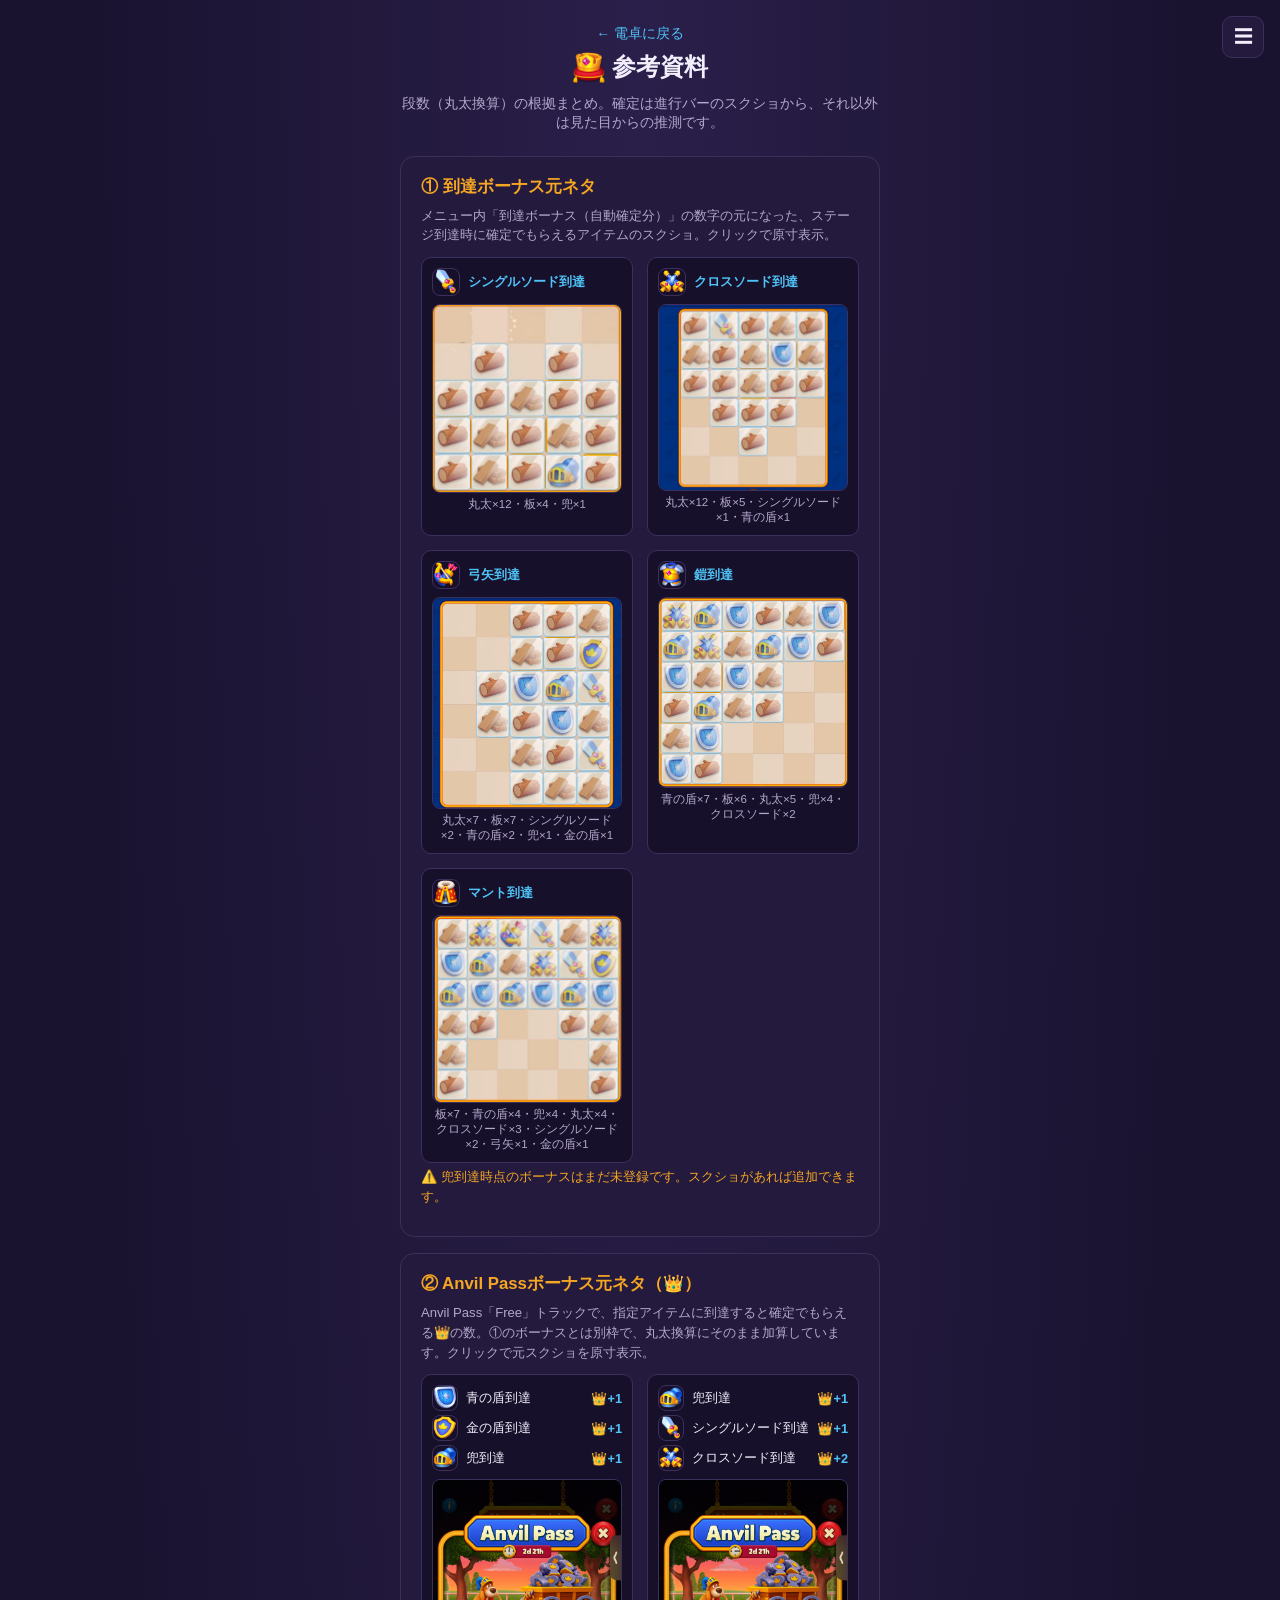
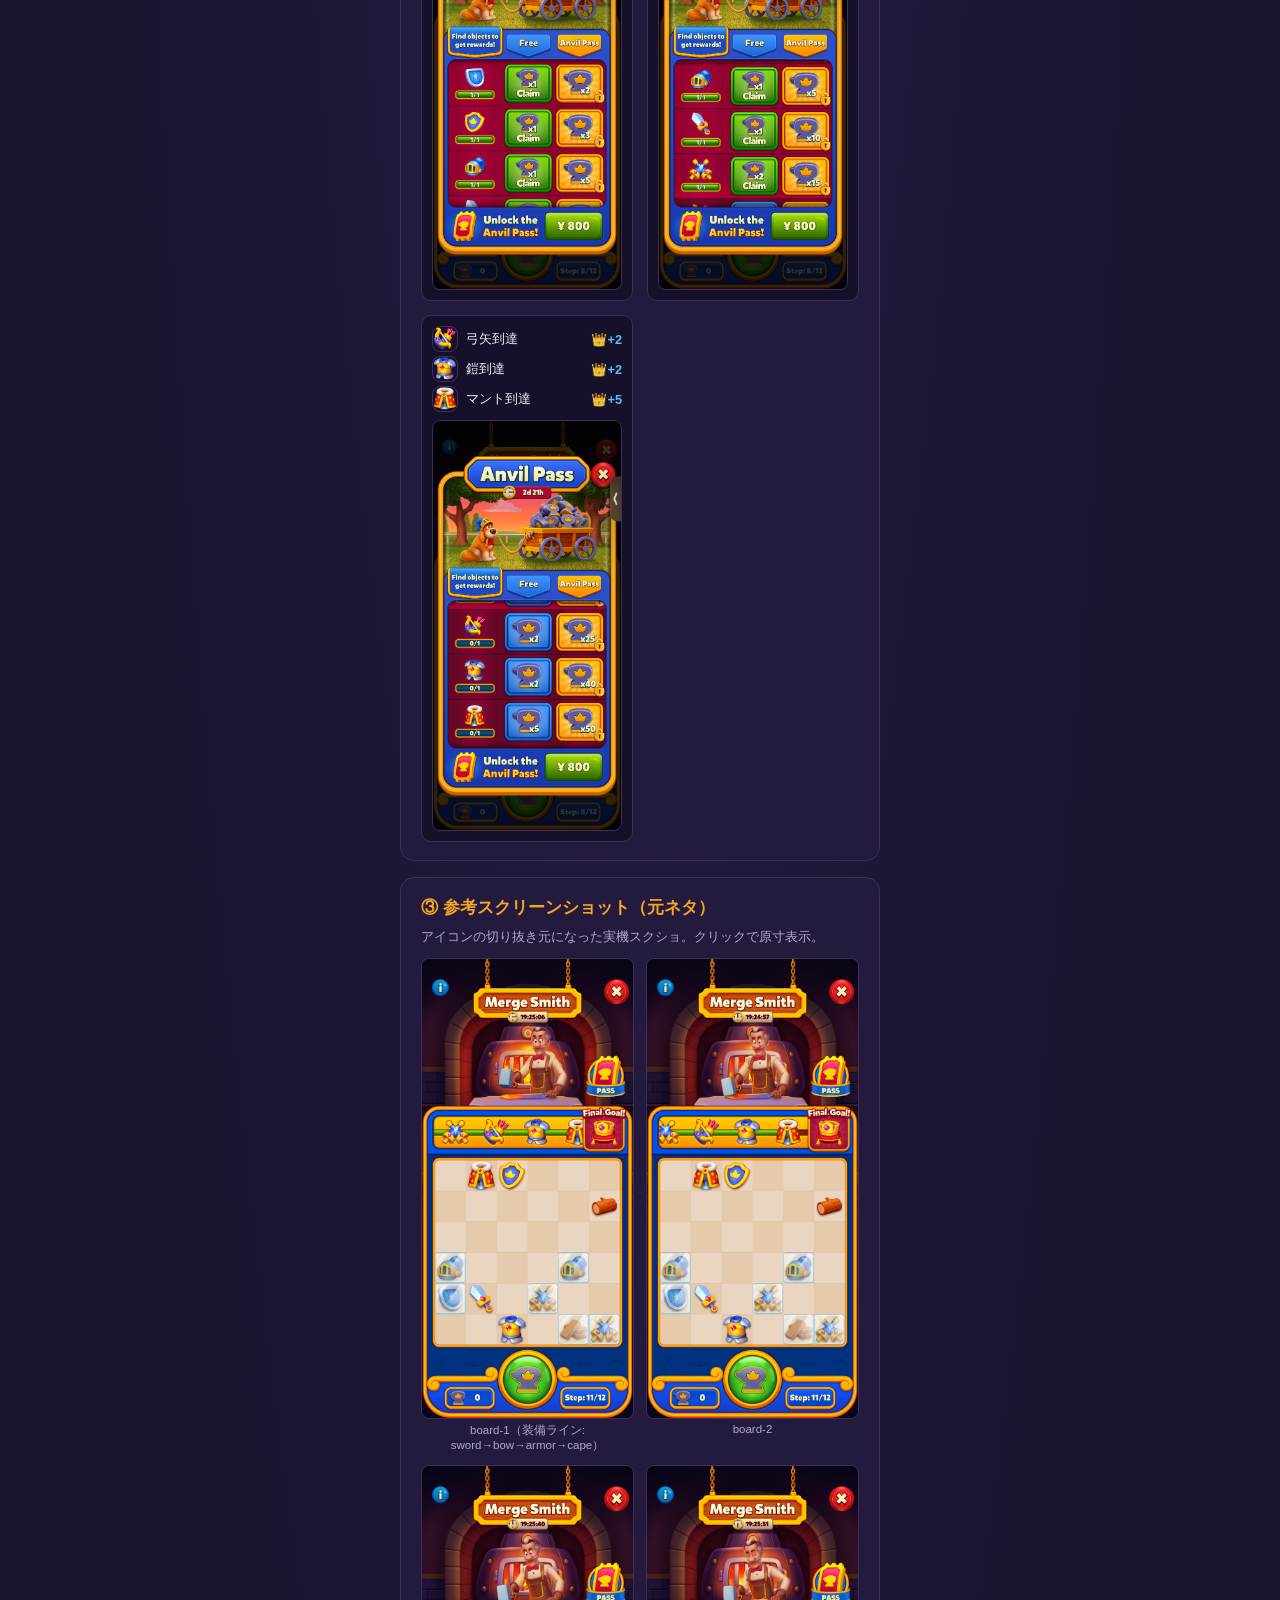
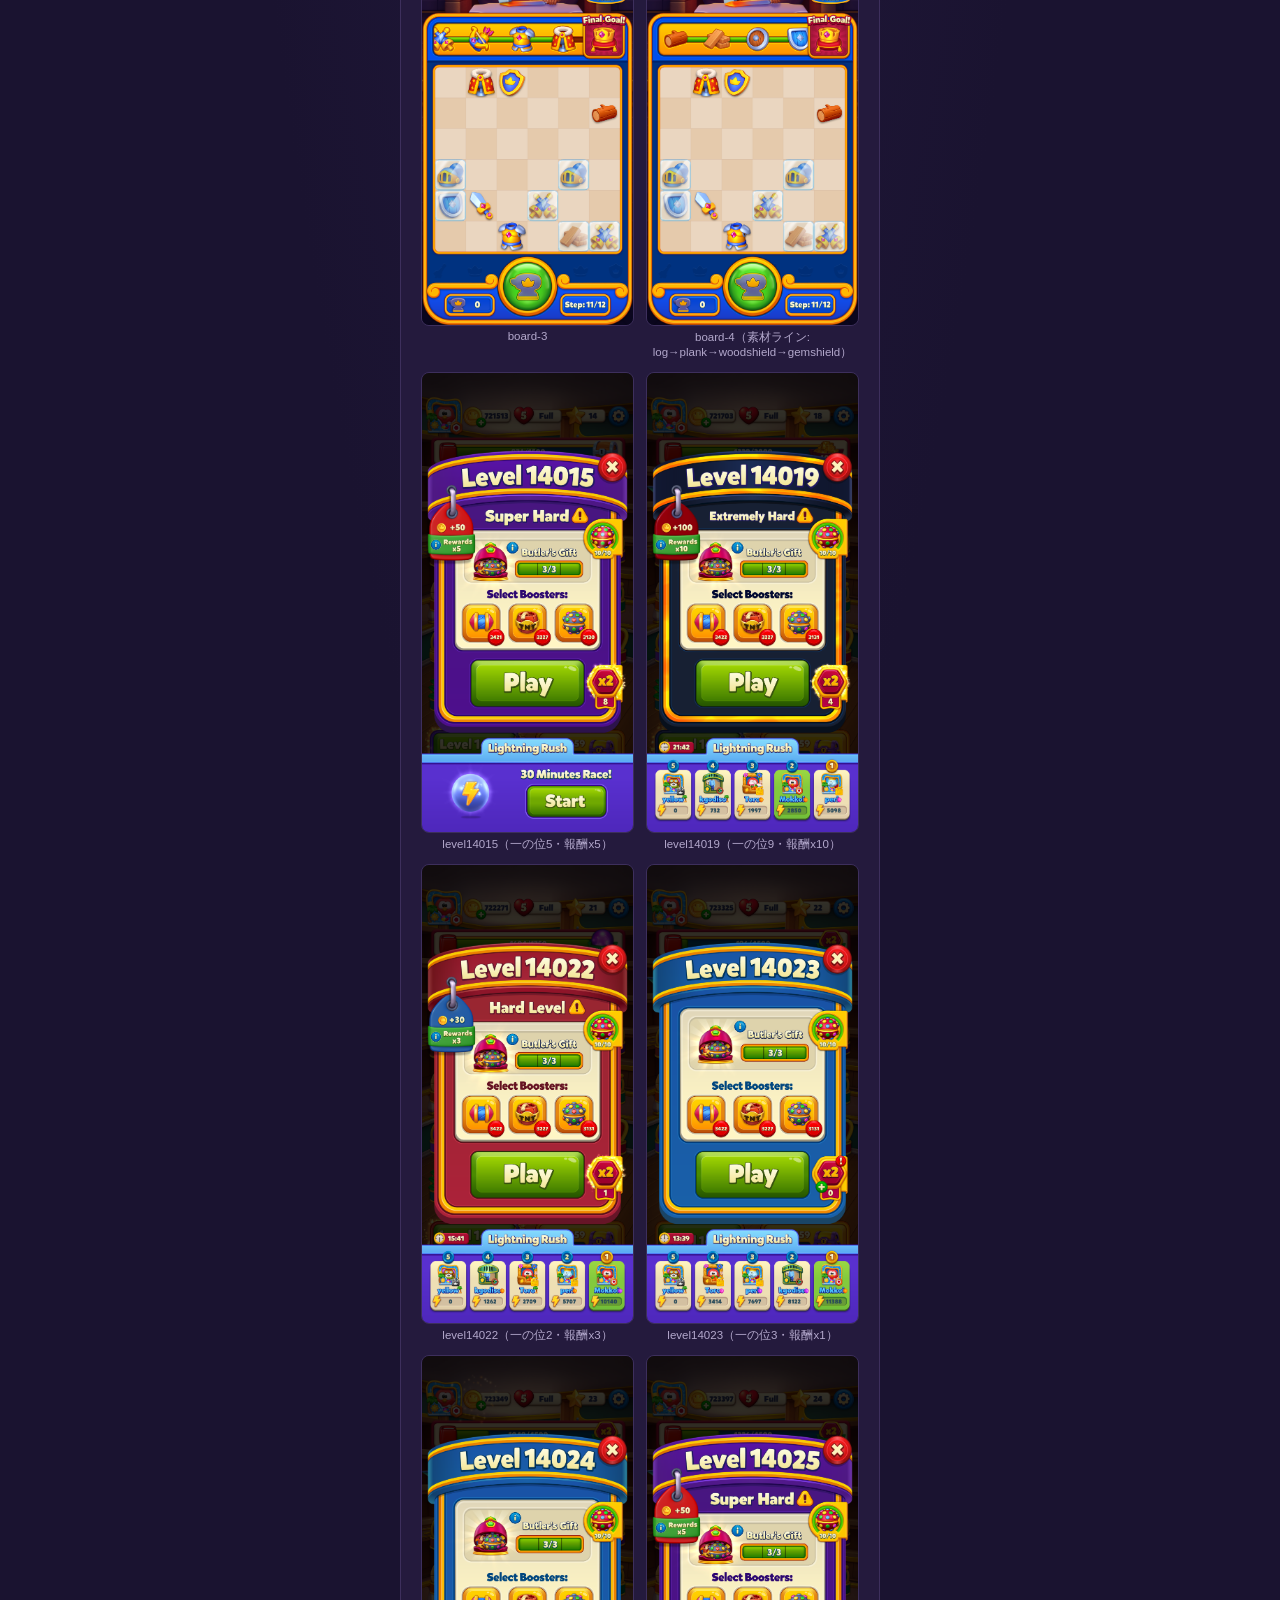
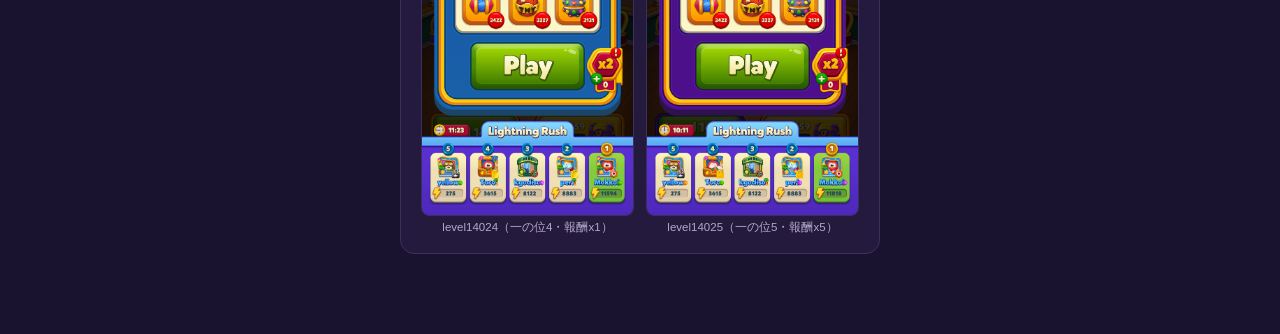
==== reference.html @ c9052e6f "画像選択で自動的に解析を開始し、解析完了後は計算ボタンなしで見積もり結果まで自動表示（解析中スピナー・結果欄スケルトン付き）" ====
<!doctype html>
<html lang="ja">
<head>
<meta charset="UTF-8" />
<meta name="viewport" content="width=device-width, initial-scale=1.0, viewport-fit=cover" />
<meta http-equiv="Cache-Control" content="no-cache, no-store, must-revalidate" />
<meta http-equiv="Pragma" content="no-cache" />
<meta http-equiv="Expires" content="0" />
<title>参考資料 | Merge Smith 王冠カウントダウン</title>
<link rel="icon" type="image/png" href="./icons/favicon.png" />
<link rel="apple-touch-icon" href="./icons/apple-touch-icon.png" />
<meta name="apple-mobile-web-app-title" content="王冠カウントダウン" />
<link rel="stylesheet" href="./style.css?v=5f120ea3" />
<link rel="stylesheet" href="./reference.css?v=353e5ffb" />
</head>
<body>
<button id="menu-toggle" class="menu-btn" aria-label="メニュー">☰</button>
<div id="menu-backdrop" class="menu-backdrop"></div>
<nav id="side-menu" class="side-menu">
  <button id="menu-close" class="side-menu-close" aria-label="閉じる">✕</button>
  <h3>メニュー</h3>
  <a href="./index.html">🧮 電卓に戻る</a>
  <a href="./reference.html">📋 参考資料</a>
</nav>

<header class="app-header">
  <a href="./index.html" class="back-link">← 電卓に戻る</a>
  <h1><img src="./icons/icon-crown.png" class="title-icon" alt="" /> 参考資料</h1>
  <p class="sub">段数（丸太換算）の根拠まとめ。確定は進行バーのスクショから、それ以外は見た目からの推測です。</p>
</header>

<main class="stack">

  <section class="card">
    <h2>① 到達ボーナス元ネタ</h2>
    <p class="note">メニュー内「到達ボーナス（自動確定分）」の数字の元になった、ステージ到達時に確定でもらえるアイテムのスクショ。クリックで原寸表示。</p>
    <div class="bonus-grid">
      <div class="bonus-card">
        <div class="bonus-head"><img class="ref-icon" src="./icons/icon-sword-single.png" alt="" /><h3>シングルソード到達</h3></div>
        <a href="./reference-screenshots/bonus-sword-single.jpg" target="_blank"><img src="./reference-screenshots/bonus-sword-single.jpg" alt="bonus-sword-single" /><span>丸太×12・板×4・兜×1</span></a>
      </div>
      <div class="bonus-card">
        <div class="bonus-head"><img class="ref-icon" src="./icons/icon-sword.png" alt="" /><h3>クロスソード到達</h3></div>
        <a href="./reference-screenshots/bonus-sword-cross.png" target="_blank"><img src="./reference-screenshots/bonus-sword-cross.png" alt="bonus-sword-cross" /><span>丸太×12・板×5・シングルソード×1・青の盾×1</span></a>
      </div>
      <div class="bonus-card">
        <div class="bonus-head"><img class="ref-icon" src="./icons/icon-bow.png" alt="" /><h3>弓矢到達</h3></div>
        <a href="./reference-screenshots/bonus-bow.png" target="_blank"><img src="./reference-screenshots/bonus-bow.png" alt="bonus-bow" /><span>丸太×7・板×7・シングルソード×2・青の盾×2・兜×1・金の盾×1</span></a>
      </div>
      <div class="bonus-card">
        <div class="bonus-head"><img class="ref-icon" src="./icons/icon-armor.png" alt="" /><h3>鎧到達</h3></div>
        <a href="./reference-screenshots/bonus-armor.jpg" target="_blank"><img src="./reference-screenshots/bonus-armor.jpg" alt="bonus-armor" /><span>青の盾×7・板×6・丸太×5・兜×4・クロスソード×2</span></a>
      </div>
      <div class="bonus-card">
        <div class="bonus-head"><img class="ref-icon" src="./icons/icon-cape.png" alt="" /><h3>マント到達</h3></div>
        <a href="./reference-screenshots/bonus-cape.png" target="_blank"><img src="./reference-screenshots/bonus-cape.png" alt="bonus-cape" /><span>板×7・青の盾×4・兜×4・丸太×4・クロスソード×3・シングルソード×2・弓矢×1・金の盾×1</span></a>
      </div>
    </div>
    <p class="note warn">⚠️ 兜到達時点のボーナスはまだ未登録です。スクショがあれば追加できます。</p>
  </section>

  <section class="card">
    <h2>② Anvil Passボーナス元ネタ（👑）</h2>
    <p class="note">Anvil Pass「Free」トラックで、指定アイテムに到達すると確定でもらえる👑の数。①のボーナスとは別枠で、丸太換算にそのまま加算しています。クリックで元スクショを原寸表示。</p>
    <div class="bonus-grid">
      <div class="bonus-card">
        <div class="anvil-bonus-items">
          <div class="anvil-bonus-item"><img class="ref-icon" src="./icons/icon-gemshield.png" alt="" /><span>青の盾到達</span><span class="anvil-bonus-count">👑+1</span></div>
          <div class="anvil-bonus-item"><img class="ref-icon" src="./icons/icon-shield.png" alt="" /><span>金の盾到達</span><span class="anvil-bonus-count">👑+1</span></div>
          <div class="anvil-bonus-item"><img class="ref-icon" src="./icons/icon-helmet.png" alt="" /><span>兜到達</span><span class="anvil-bonus-count">👑+1</span></div>
        </div>
        <a href="./reference-screenshots/anvilpass-bonus-gemshield-shield-helmet.png" target="_blank"><img src="./reference-screenshots/anvilpass-bonus-gemshield-shield-helmet.png" alt="anvilpass-bonus-gemshield-shield-helmet" /></a>
      </div>
      <div class="bonus-card">
        <div class="anvil-bonus-items">
          <div class="anvil-bonus-item"><img class="ref-icon" src="./icons/icon-helmet.png" alt="" /><span>兜到達</span><span class="anvil-bonus-count">👑+1</span></div>
          <div class="anvil-bonus-item"><img class="ref-icon" src="./icons/icon-sword-single.png" alt="" /><span>シングルソード到達</span><span class="anvil-bonus-count">👑+1</span></div>
          <div class="anvil-bonus-item"><img class="ref-icon" src="./icons/icon-sword.png" alt="" /><span>クロスソード到達</span><span class="anvil-bonus-count">👑+2</span></div>
        </div>
        <a href="./reference-screenshots/anvilpass-bonus-helmet-swordsingle-swordcross.png" target="_blank"><img src="./reference-screenshots/anvilpass-bonus-helmet-swordsingle-swordcross.png" alt="anvilpass-bonus-helmet-swordsingle-swordcross" /></a>
      </div>
      <div class="bonus-card">
        <div class="anvil-bonus-items">
          <div class="anvil-bonus-item"><img class="ref-icon" src="./icons/icon-bow.png" alt="" /><span>弓矢到達</span><span class="anvil-bonus-count">👑+2</span></div>
          <div class="anvil-bonus-item"><img class="ref-icon" src="./icons/icon-armor.png" alt="" /><span>鎧到達</span><span class="anvil-bonus-count">👑+2</span></div>
          <div class="anvil-bonus-item"><img class="ref-icon" src="./icons/icon-cape.png" alt="" /><span>マント到達</span><span class="anvil-bonus-count">👑+5</span></div>
        </div>
        <a href="./reference-screenshots/anvilpass-bonus-bow-armor-cape.png" target="_blank"><img src="./reference-screenshots/anvilpass-bonus-bow-armor-cape.png" alt="anvilpass-bonus-bow-armor-cape" /></a>
      </div>
    </div>
  </section>

  <section class="card">
    <h2>③ 参考スクリーンショット（元ネタ）</h2>
    <p class="note">アイコンの切り抜き元になった実機スクショ。クリックで原寸表示。</p>
    <div class="ref-gallery">
      <a href="./reference-screenshots/merge-smith-board-1.png" target="_blank"><img src="./reference-screenshots/merge-smith-board-1.png" alt="board-1" /><span>board-1（装備ライン: sword→bow→armor→cape）</span></a>
      <a href="./reference-screenshots/merge-smith-board-2.png" target="_blank"><img src="./reference-screenshots/merge-smith-board-2.png" alt="board-2" /><span>board-2</span></a>
      <a href="./reference-screenshots/merge-smith-board-3.png" target="_blank"><img src="./reference-screenshots/merge-smith-board-3.png" alt="board-3" /><span>board-3</span></a>
      <a href="./reference-screenshots/merge-smith-board-4-woodchain-goalbar.png" target="_blank"><img src="./reference-screenshots/merge-smith-board-4-woodchain-goalbar.png" alt="board-4" /><span>board-4（素材ライン: log→plank→woodshield→gemshield）</span></a>
      <a href="./reference-screenshots/level14015-digit5-rewardx5.png" target="_blank"><img src="./reference-screenshots/level14015-digit5-rewardx5.png" alt="level14015" /><span>level14015（一の位5・報酬x5）</span></a>
      <a href="./reference-screenshots/level14019-digit9-rewardx10.png" target="_blank"><img src="./reference-screenshots/level14019-digit9-rewardx10.png" alt="level14019" /><span>level14019（一の位9・報酬x10）</span></a>
      <a href="./reference-screenshots/level14022-digit2-rewardx3.png" target="_blank"><img src="./reference-screenshots/level14022-digit2-rewardx3.png" alt="level14022" /><span>level14022（一の位2・報酬x3）</span></a>
      <a href="./reference-screenshots/level14023-digit3-rewardx1.png" target="_blank"><img src="./reference-screenshots/level14023-digit3-rewardx1.png" alt="level14023" /><span>level14023（一の位3・報酬x1）</span></a>
      <a href="./reference-screenshots/level14024-digit4-rewardx1.png" target="_blank"><img src="./reference-screenshots/level14024-digit4-rewardx1.png" alt="level14024" /><span>level14024（一の位4・報酬x1）</span></a>
      <a href="./reference-screenshots/level14025-digit5-rewardx5.png" target="_blank"><img src="./reference-screenshots/level14025-digit5-rewardx5.png" alt="level14025" /><span>level14025（一の位5・報酬x5）</span></a>
    </div>
  </section>

</main>

<script src="./menu.js?v=d33258e5"></script>
</body>
</html>
---- style.css ----
:root {
  --bg: #1a1330;
  --card-bg: #241a3d;
  --accent: #f5a623;
  --accent2: #4fc3f7;
  --text: #f2eefc;
  --text-dim: #b3a8cc;
  --border: #3d2f5c;
  --danger: #e85d5d;
  --info-blue: #0184ca;
  --info-blue-hover: #1f9de0;
}

* { box-sizing: border-box; }

html {
  background: var(--bg);
  overflow-x: hidden;
}

body {
  margin: 0;
  min-height: 100vh;
  overflow-x: hidden;
  font-family: -apple-system, BlinkMacSystemFont, "Hiragino Sans", "Yu Gothic", sans-serif;
  background: radial-gradient(ellipse at top, #2a1f4a 0%, var(--bg) 60%);
  color: var(--text);
  padding: calc(24px + env(safe-area-inset-top)) calc(16px + env(safe-area-inset-right)) calc(80px + env(safe-area-inset-bottom)) calc(16px + env(safe-area-inset-left));
}

.app-header {
  max-width: 480px;
  margin: 0 auto 24px;
  text-align: center;
}

.app-header h1 {
  margin: 0 0 8px;
  font-size: 1.5rem;
}

.app-header .sub {
  color: var(--text-dim);
  font-size: 0.9rem;
  margin: 0;
}

.stack {
  max-width: 480px;
  margin: 0 auto;
  display: flex;
  flex-direction: column;
  gap: 16px;
}

.card {
  background: var(--card-bg);
  border: 1px solid var(--border);
  border-radius: 14px;
  padding: 18px 20px;
}

.card h2 {
  margin: 0 0 8px;
  font-size: 1.05rem;
  color: var(--accent);
  display: flex;
  align-items: center;
  gap: 6px;
}

.title-icon {
  width: 34px;
  height: 34px;
  object-fit: contain;
  vertical-align: middle;
  border-radius: 6px;
}

.h2-icon {
  width: 22px;
  height: 22px;
  object-fit: contain;
  border-radius: 4px;
}

.row-icon {
  width: 20px;
  height: 20px;
  object-fit: contain;
  border-radius: 4px;
  flex-shrink: 0;
}

.note {
  color: var(--text-dim);
  font-size: 0.82rem;
  line-height: 1.5;
  margin: 4px 0 12px;
}

.note.warn {
  color: var(--accent);
}

.row {
  display: flex;
  align-items: center;
  gap: 10px;
  flex-wrap: wrap;
  margin-bottom: 10px;
}

.row label {
  font-size: 0.88rem;
  white-space: nowrap;
}

.hint {
  font-size: 0.8rem;
  color: var(--text-dim);
}

input[type="number"],
input[type="text"],
input[type="password"] {
  background: #17102a;
  border: 1px solid var(--border);
  color: var(--text);
  border-radius: 8px;
  padding: 6px 10px;
  font-size: 0.9rem;
  width: 120px;
}

input[type="file"] {
  color: var(--text-dim);
  font-size: 0.82rem;
}

.table-wrap {
  overflow-x: auto;
  margin-bottom: 8px;
}

table {
  width: 100%;
  min-width: 420px;
  border-collapse: collapse;
  margin-bottom: 0;
}

th, td {
  padding: 6px 4px;
  font-size: 0.85rem;
  text-align: center;
  border-bottom: 1px solid var(--border);
}

th {
  color: var(--text-dim);
  font-weight: 500;
}

.th-note {
  font-weight: 400;
  font-size: 0.7rem;
}

td input {
  width: 100%;
  min-width: 0;
  text-align: center;
}

td.name-cell {
  display: flex;
  align-items: center;
  gap: 6px;
}

td.name-cell input {
  text-align: left;
}

.goal-table {
  width: auto;
  min-width: 0;
}

.goal-table td.name-cell input {
  flex: 1 1 auto;
  width: 100%;
  min-width: 0;
  background: none;
  border: none;
  border-radius: 0;
  padding: 2px 0;
  color: var(--text);
  font-size: 0.85rem;
  font-family: inherit;
}

.goal-table td.name-cell input:focus {
  outline: none;
  border-bottom: 1px solid var(--accent2);
}

.digit-table-header {
  justify-content: space-between;
  margin-bottom: 8px;
}

.standard-badge {
  background: rgba(79, 195, 247, 0.15);
  color: var(--accent2);
  border: 1px solid var(--accent2);
  border-radius: 999px;
  padding: 2px 12px;
  font-size: 0.78rem;
  font-weight: 600;
}

.digit-table input:disabled {
  opacity: 0.75;
  -webkit-text-fill-color: var(--text);
  color: var(--text);
  cursor: default;
}

.digit-table-wrap {
  overflow-x: auto;
  margin-bottom: 8px;
}

.digit-table {
  margin-bottom: 0;
}

.digit-table td, .digit-table th {
  padding: 4px 2px;
}

.digit-table input {
  width: 40px;
  padding: 4px;
}

.goal-logs-badge {
  display: inline-block;
  min-width: 2.4em;
  color: var(--accent2);
  font-weight: 700;
  font-size: 0.95rem;
}

.goal-games-badge {
  display: inline-block;
  min-width: 4.2em;
  color: var(--text-dim);
  font-weight: 600;
  font-size: 0.78rem;
}

.goal-fixed-row {
  opacity: 0.75;
}

.goal-fixed-row td.name-cell {
  font-weight: 600;
}

.bonus-list {
  display: flex;
  flex-direction: column;
  gap: 8px;
}

.bonus-row {
  background: #17102a;
  border: 1px solid var(--border);
  border-radius: 10px;
  padding: 8px 12px;
}

.bonus-title {
  display: flex;
  justify-content: space-between;
  align-items: center;
  font-size: 0.88rem;
  font-weight: 600;
}

.bonus-title .goal-logs-badge {
  font-size: 0.85rem;
}

.bonus-items {
  color: var(--text-dim);
  font-size: 0.78rem;
  margin-top: 4px;
}

/* --- board grid (section③) --- */

.board-grid {
  display: grid;
  gap: 5px;
  margin-bottom: 10px;
  background: #7a5a3a;
  padding: 6px;
  border-radius: 12px;
  border: 2px solid #5c4128;
}

.board-cell {
  position: relative;
  aspect-ratio: 1 / 1;
  background: #e8d9c0;
  border: 1px solid #c9b28c;
  border-radius: 8px;
  cursor: pointer;
  transition: background 0.15s ease, transform 0.1s ease;
}

.board-cell:hover {
  background: #f0e4cf;
}

.board-cell:active {
  transform: scale(0.94);
}

.board-cell.filled {
  background: #f4ecdd;
}

.board-cell img {
  position: absolute;
  top: 8%;
  right: 8%;
  bottom: 8%;
  left: 8%;
  width: 84%;
  height: 84%;
  object-fit: contain;
}

.board-cell .cell-label {
  position: absolute;
  top: 8%;
  right: 8%;
  bottom: 8%;
  left: 8%;
  display: flex;
  align-items: center;
  justify-content: center;
  font-size: 0.62rem;
  color: #4a3a26;
  text-align: center;
  line-height: 1.1;
  word-break: break-all;
}

/* --- cell picker modal --- */

.cell-picker-backdrop {
  display: none;
  position: fixed;
  inset: 0;
  background: rgba(0, 0, 0, 0.6);
  z-index: 80;
  align-items: flex-end;
  justify-content: center;
}

.cell-picker-backdrop.open {
  display: flex;
}

.cell-picker {
  background: var(--card-bg);
  border: 1px solid var(--border);
  border-top-left-radius: 16px;
  border-top-right-radius: 16px;
  padding: 18px 16px 24px;
  width: 100%;
  max-width: 480px;
  max-height: 70vh;
  overflow-y: auto;
}

.cell-picker h3 {
  margin: 0 0 12px;
  font-size: 0.95rem;
  color: var(--accent);
}

.cell-picker-options {
  display: grid;
  grid-template-columns: repeat(4, 1fr);
  gap: 8px;
  margin-bottom: 14px;
}

.cell-picker-option {
  background: #17102a;
  border: 1px solid var(--border);
  border-radius: 10px;
  color: var(--text);
  padding: 8px 4px;
  display: flex;
  flex-direction: column;
  align-items: center;
  gap: 4px;
  cursor: pointer;
  font-size: 0.72rem;
}

.cell-picker-option:hover {
  border-color: var(--accent2);
}

.cell-picker-option img {
  width: 28px;
  height: 28px;
  object-fit: contain;
}

.cell-picker-option.clear {
  grid-column: 1 / -1;
  flex-direction: row;
  justify-content: center;
  color: var(--danger);
  font-size: 0.82rem;
}

.btn-add {
  background: none;
  border: 1px dashed var(--border);
  color: var(--text-dim);
  border-radius: 8px;
  padding: 6px 14px;
  font-size: 0.82rem;
  cursor: pointer;
}

.btn-add:hover {
  border-color: var(--accent2);
  color: var(--accent2);
}

.btn-solid {
  background: var(--info-blue);
  border: 1px solid var(--info-blue);
  color: #fff;
  font-weight: 700;
  border-radius: 8px;
  padding: 6px 14px;
  font-size: 0.82rem;
  cursor: pointer;
}

.btn-solid:hover {
  background: var(--info-blue-hover);
  border-color: var(--info-blue-hover);
}

.btn-solid:disabled {
  background: none;
  border: 1px dashed var(--border);
  color: var(--text-dim);
  cursor: not-allowed;
}

.visually-hidden-file {
  position: absolute;
  width: 1px;
  height: 1px;
  overflow: hidden;
  opacity: 0;
  clip: rect(0 0 0 0);
}

.file-picker {
  display: inline-flex;
  align-items: center;
  gap: 8px;
  background: var(--info-blue);
  border: 1px solid var(--info-blue);
  color: #fff;
  font-weight: 700;
  border-radius: 8px;
  padding: 6px 14px;
  font-size: 0.82rem;
  cursor: pointer;
}

.file-picker:hover {
  background: var(--info-blue-hover);
  border-color: var(--info-blue-hover);
}

/* 解析中はファイル選択もロックする（連打で二重解析させないため） */
.file-picker.is-busy {
  background: none;
  border: 1px dashed var(--border);
  color: var(--text-dim);
  cursor: not-allowed;
  pointer-events: none;
}

.file-picker.is-busy .file-picker-name {
  color: var(--text-dim);
  background: rgba(255, 255, 255, 0.06);
}

.spinner {
  display: inline-block;
  width: 0.85em;
  height: 0.85em;
  margin-right: 6px;
  vertical-align: -0.1em;
  border: 2px solid var(--border);
  border-top-color: var(--accent2);
  border-radius: 50%;
  animation: spin 0.7s linear infinite;
}

@keyframes spin {
  to { transform: rotate(360deg); }
}

.result-loading {
  color: var(--text-dim);
  font-size: 0.82rem;
  padding: 10px 0;
}

.skeleton-lines {
  display: flex;
  flex-direction: column;
  gap: 8px;
  margin-top: 10px;
}

.skeleton-line {
  display: block;
  height: 14px;
  border-radius: 6px;
  background: linear-gradient(90deg, rgba(255, 255, 255, 0.05), rgba(255, 255, 255, 0.13), rgba(255, 255, 255, 0.05));
  background-size: 200% 100%;
  animation: skeleton-shimmer 1.2s ease-in-out infinite;
}

.skeleton-line:nth-child(2) { width: 80%; }
.skeleton-line:nth-child(3) { width: 60%; }

@keyframes skeleton-shimmer {
  from { background-position: 200% 0; }
  to { background-position: -200% 0; }
}

.file-picker-name {
  font-weight: 400;
  color: #fff;
  background: rgba(255, 255, 255, 0.18);
  border-radius: 6px;
  padding: 2px 8px;
  max-width: 180px;
  overflow: hidden;
  text-overflow: ellipsis;
  white-space: nowrap;
}

.ai-fill {
  background: #17102a;
  border: 1px solid var(--border);
  border-radius: 10px;
  padding: 8px 12px;
  margin-bottom: 14px;
}

.ai-fill summary {
  cursor: pointer;
  font-size: 0.85rem;
  color: var(--accent2);
}

.ai-fill .row {
  margin-top: 10px;
}

.result-card {
  border-color: var(--accent);
}

.btn-calc {
  width: 100%;
  background: linear-gradient(135deg, var(--accent), #e08a1a);
  border: none;
  color: #2a1a00;
  font-weight: 700;
  font-size: 1rem;
  padding: 12px;
  border-radius: 10px;
  cursor: pointer;
}

.btn-calc:hover {
  filter: brightness(1.05);
}

#result {
  margin-top: 16px;
}

.result-total {
  font-size: 1.6rem;
  font-weight: 700;
  text-align: center;
  color: var(--accent);
  margin-bottom: 12px;
}

.result-breakdown {
  font-size: 0.85rem;
  border-top: 1px solid var(--border);
  padding-top: 10px;
}

.result-breakdown div {
  display: flex;
  justify-content: space-between;
  padding: 4px 0;
  color: var(--text-dim);
}

.result-breakdown span.name {
  color: var(--text);
}

.result-breakdown .result-sep {
  margin-top: 8px;
  padding-top: 8px;
  border-top: 1px dashed var(--border);
  color: var(--accent2);
  font-size: 0.78rem;
}

.mini-result-table {
  width: 100%;
  min-width: 0;
  table-layout: fixed;
  border-collapse: separate;
  border-spacing: 0;
}

.mini-result-table th, .mini-result-table td {
  padding: 5px 4px;
  font-size: 0.8rem;
  border-bottom: none;
}

.mini-result-table td {
  color: var(--text);
  font-weight: 600;
}

.mini-result-table th:nth-child(1), .mini-result-table td:nth-child(1) {
  width: 12%;
}

.mini-result-table th:nth-child(2), .mini-result-table td:nth-child(2),
.mini-result-table th:nth-child(3), .mini-result-table td:nth-child(3),
.mini-result-table th:nth-child(4), .mini-result-table td:nth-child(4),
.mini-result-table th:nth-child(5), .mini-result-table td:nth-child(5) {
  width: 22%;
}

.mini-result-table th:nth-child(1), .mini-result-table td:nth-child(1) {
  background: rgba(79, 195, 247, 0.12);
  color: var(--accent2);
}

.mini-result-table th:nth-child(2), .mini-result-table td:nth-child(2) {
  background: rgba(245, 166, 35, 0.13);
}

.mini-result-table th:nth-child(3), .mini-result-table td:nth-child(3) {
  background: rgba(245, 166, 35, 0.26);
}

.mini-result-table th:nth-child(4), .mini-result-table td:nth-child(4) {
  background: rgba(186, 148, 245, 0.13);
}

.mini-result-table th:nth-child(5), .mini-result-table td:nth-child(5) {
  background: rgba(186, 148, 245, 0.26);
}

.mini-result-table th .row-icon {
  vertical-align: middle;
  margin-right: 2px;
}

.mini-result-table tbody tr:nth-child(even) td {
  box-shadow: inset 0 0 999px rgba(255, 255, 255, 0.06);
}

.mini-result-table tbody tr:nth-child(odd) td {
  box-shadow: inset 0 0 999px rgba(0, 0, 0, 0.12);
}
---- reference.css ----
.back-link {
  display: inline-block;
  color: var(--accent2);
  text-decoration: none;
  font-size: 0.85rem;
  margin-bottom: 8px;
}

.back-link:hover {
  text-decoration: underline;
}

.ref-icon {
  width: 44px;
  height: 44px;
  object-fit: contain;
  display: block;
  flex-shrink: 0;
  border-radius: 6px;
}

.bonus-grid {
  display: grid;
  grid-template-columns: repeat(auto-fill, minmax(160px, 1fr));
  gap: 14px;
}

.bonus-card {
  display: flex;
  flex-direction: column;
  gap: 8px;
  background: #17102a;
  border: 1px solid var(--border);
  border-radius: 10px;
  padding: 10px;
}

.bonus-head {
  display: flex;
  align-items: center;
  gap: 8px;
}

.bonus-head .ref-icon {
  width: 28px;
  height: 28px;
}

.bonus-head h3 {
  margin: 0;
  font-size: 0.82rem;
  color: var(--accent2);
}

.bonus-card a {
  color: var(--text-dim);
  text-decoration: none;
  font-size: 0.72rem;
  text-align: center;
  display: flex;
  flex-direction: column;
  gap: 4px;
}

.bonus-card img {
  width: 100%;
  border-radius: 8px;
  border: 1px solid var(--border);
}

.anvil-bonus-items {
  display: flex;
  flex-direction: column;
  gap: 4px;
}

.anvil-bonus-item {
  display: flex;
  align-items: center;
  gap: 8px;
  font-size: 0.8rem;
}

.anvil-bonus-item .ref-icon {
  width: 26px;
  height: 26px;
}

.anvil-bonus-count {
  margin-left: auto;
  color: var(--accent2);
  font-weight: 700;
  white-space: nowrap;
}

.bonus-card a:hover img {
  border-color: var(--accent2);
}

.ref-full-img {
  width: 100%;
  max-width: 780px;
  border-radius: 10px;
  display: block;
  margin: 0 auto;
}

.ref-gallery {
  display: grid;
  grid-template-columns: repeat(auto-fill, minmax(140px, 1fr));
  gap: 12px;
}

.ref-gallery a {
  color: var(--text-dim);
  text-decoration: none;
  font-size: 0.72rem;
  text-align: center;
  display: flex;
  flex-direction: column;
  gap: 4px;
}

.ref-gallery img {
  width: 100%;
  border-radius: 8px;
  border: 1px solid var(--border);
}

.ref-gallery a:hover img {
  border-color: var(--accent2);
}

/* --- hamburger menu (shared with index.html) --- */

.menu-btn {
  position: fixed;
  top: 16px;
  right: 16px;
  z-index: 50;
  width: 42px;
  height: 42px;
  border-radius: 10px;
  background: var(--card-bg);
  border: 1px solid var(--border);
  color: var(--text);
  font-size: 1.2rem;
  cursor: pointer;
}

.menu-btn:hover {
  border-color: var(--accent2);
}

.side-menu {
  position: fixed;
  top: 0;
  right: 0;
  height: 100%;
  width: 520px;
  max-width: 94vw;
  background: var(--card-bg);
  border-left: 1px solid var(--border);
  z-index: 60;
  padding: 20px 16px;
  transform: translateX(100%);
  transition: transform 0.2s ease;
  overflow-y: auto;
}

.menu-divider {
  border-top: 1px solid var(--border);
  margin: 18px 0 16px;
}

.side-menu h2 {
  margin: 0 0 8px;
  font-size: 1rem;
  color: var(--accent);
  display: flex;
  align-items: center;
  gap: 6px;
}

.side-menu.open {
  transform: translateX(0);
}

.side-menu h3 {
  margin: 0 0 12px;
  font-size: 0.95rem;
  color: var(--accent);
}

.side-menu a {
  display: block;
  color: var(--text);
  text-decoration: none;
  font-size: 0.88rem;
  padding: 10px 8px;
  border-radius: 8px;
}

.side-menu a:hover {
  background: rgba(79, 195, 247, 0.12);
  color: var(--accent2);
}

.menu-footer {
  padding-bottom: 24px;
}

.menu-footer .note {
  margin: 0 0 8px;
}

#app-version {
  font-family: ui-monospace, SFMono-Regular, Menlo, monospace;
  color: var(--text-dim);
}

.side-menu-close {
  position: absolute;
  top: 14px;
  right: 14px;
  background: none;
  border: none;
  color: var(--text-dim);
  font-size: 1.1rem;
  cursor: pointer;
}

.menu-backdrop {
  position: fixed;
  inset: 0;
  background: rgba(0, 0, 0, 0.5);
  z-index: 55;
  display: none;
}

.menu-backdrop.open {
  display: block;
}
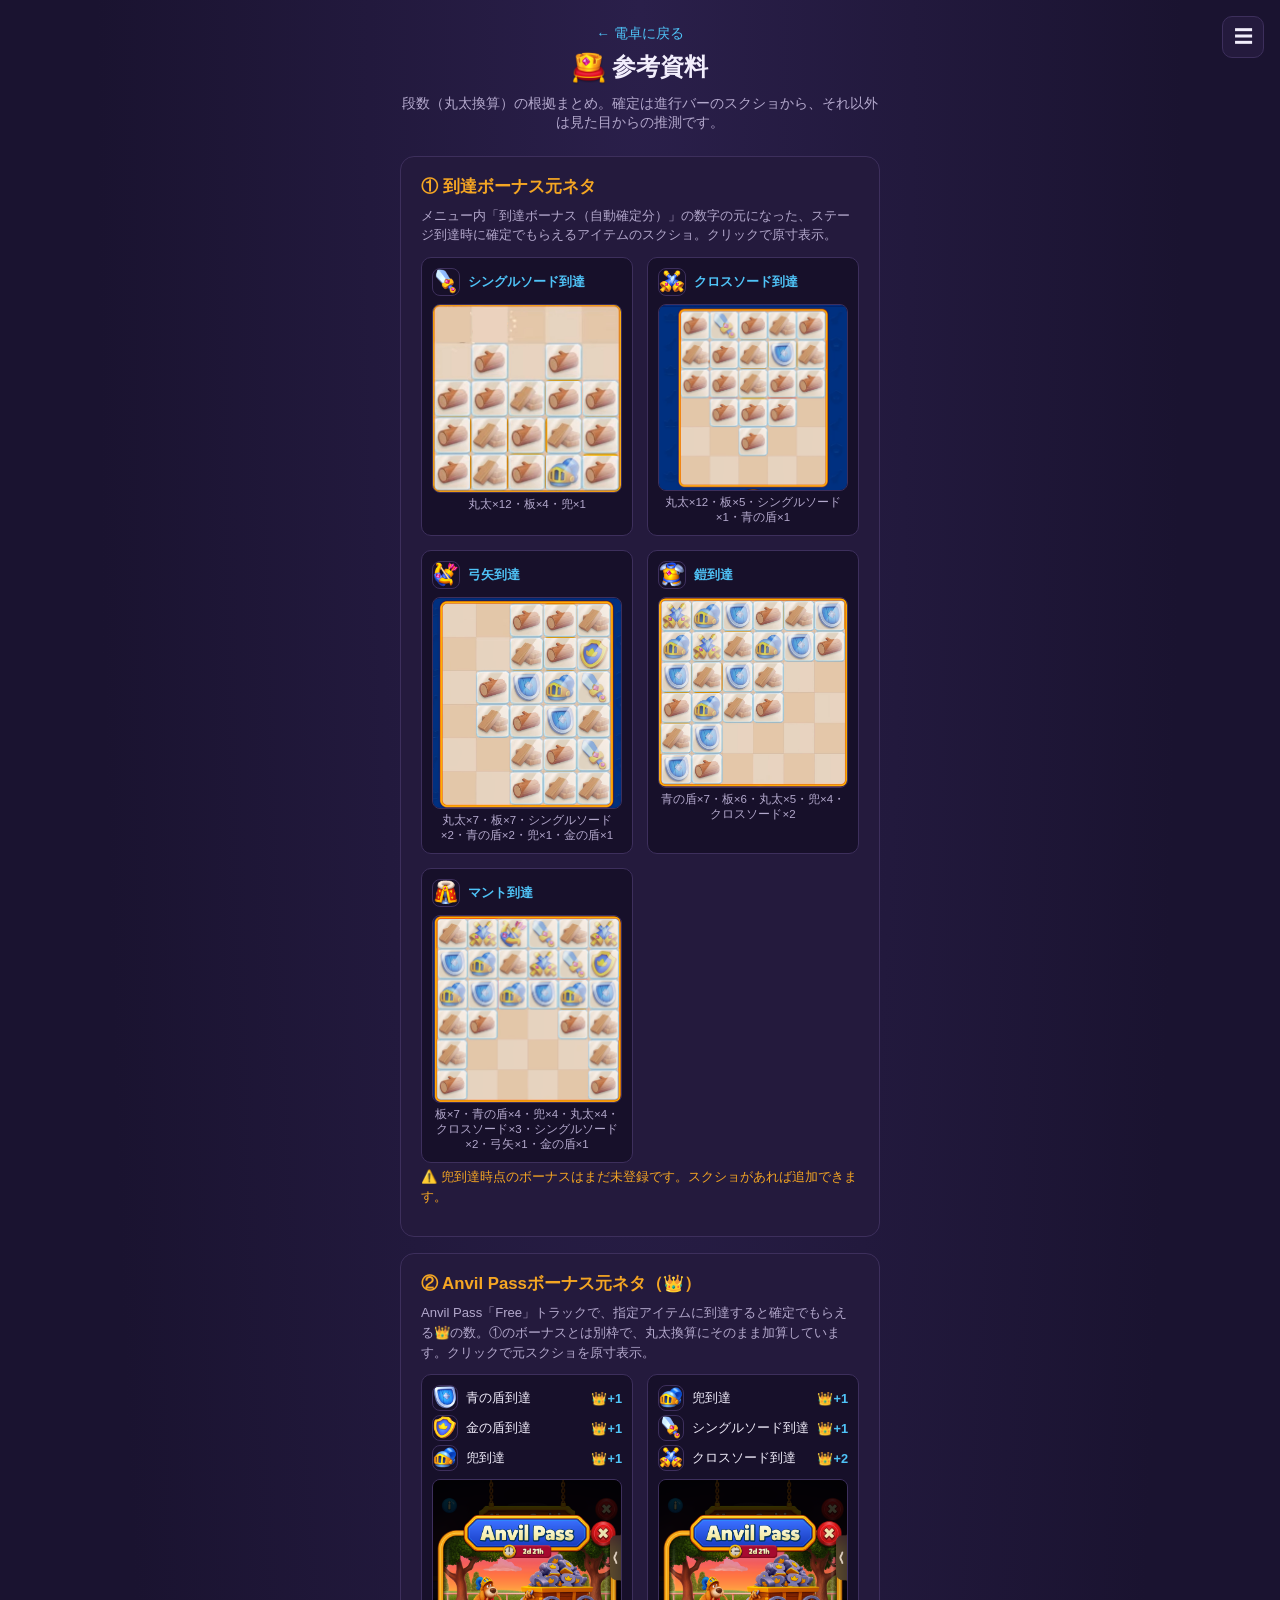
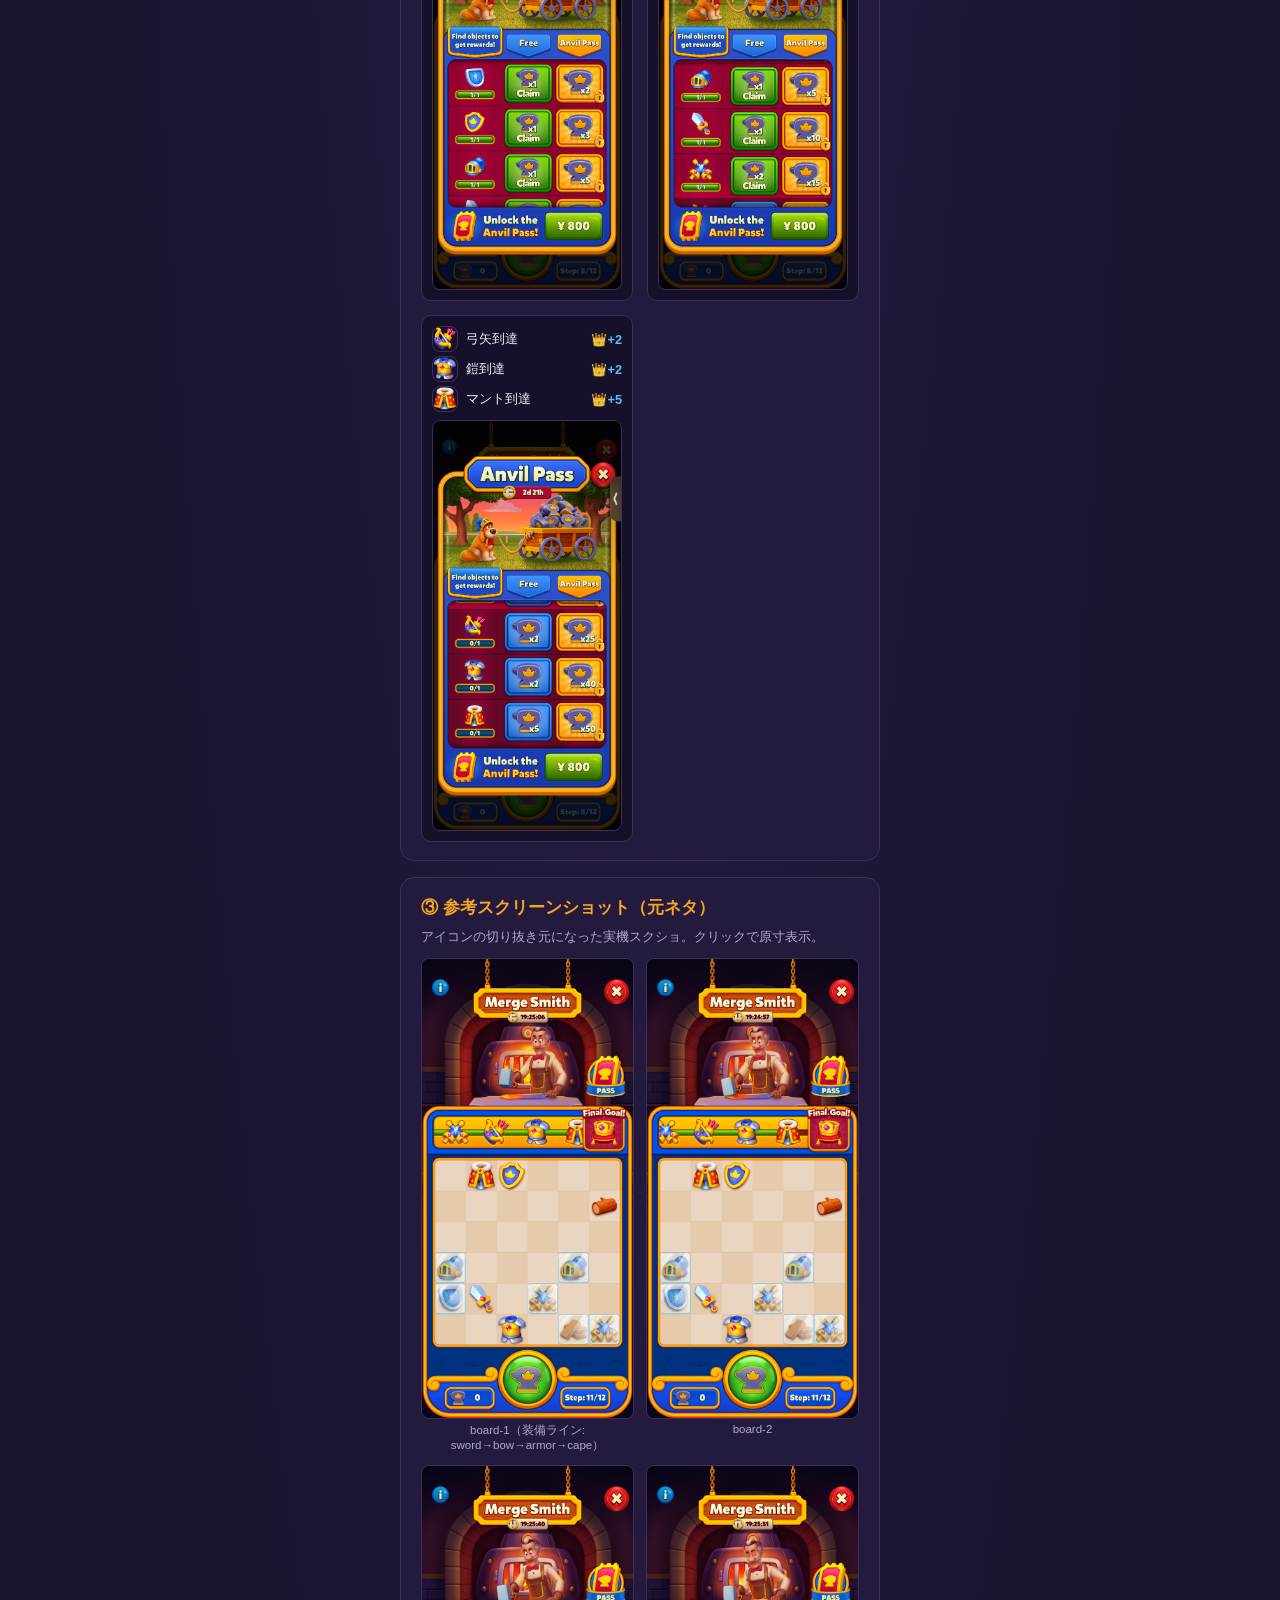
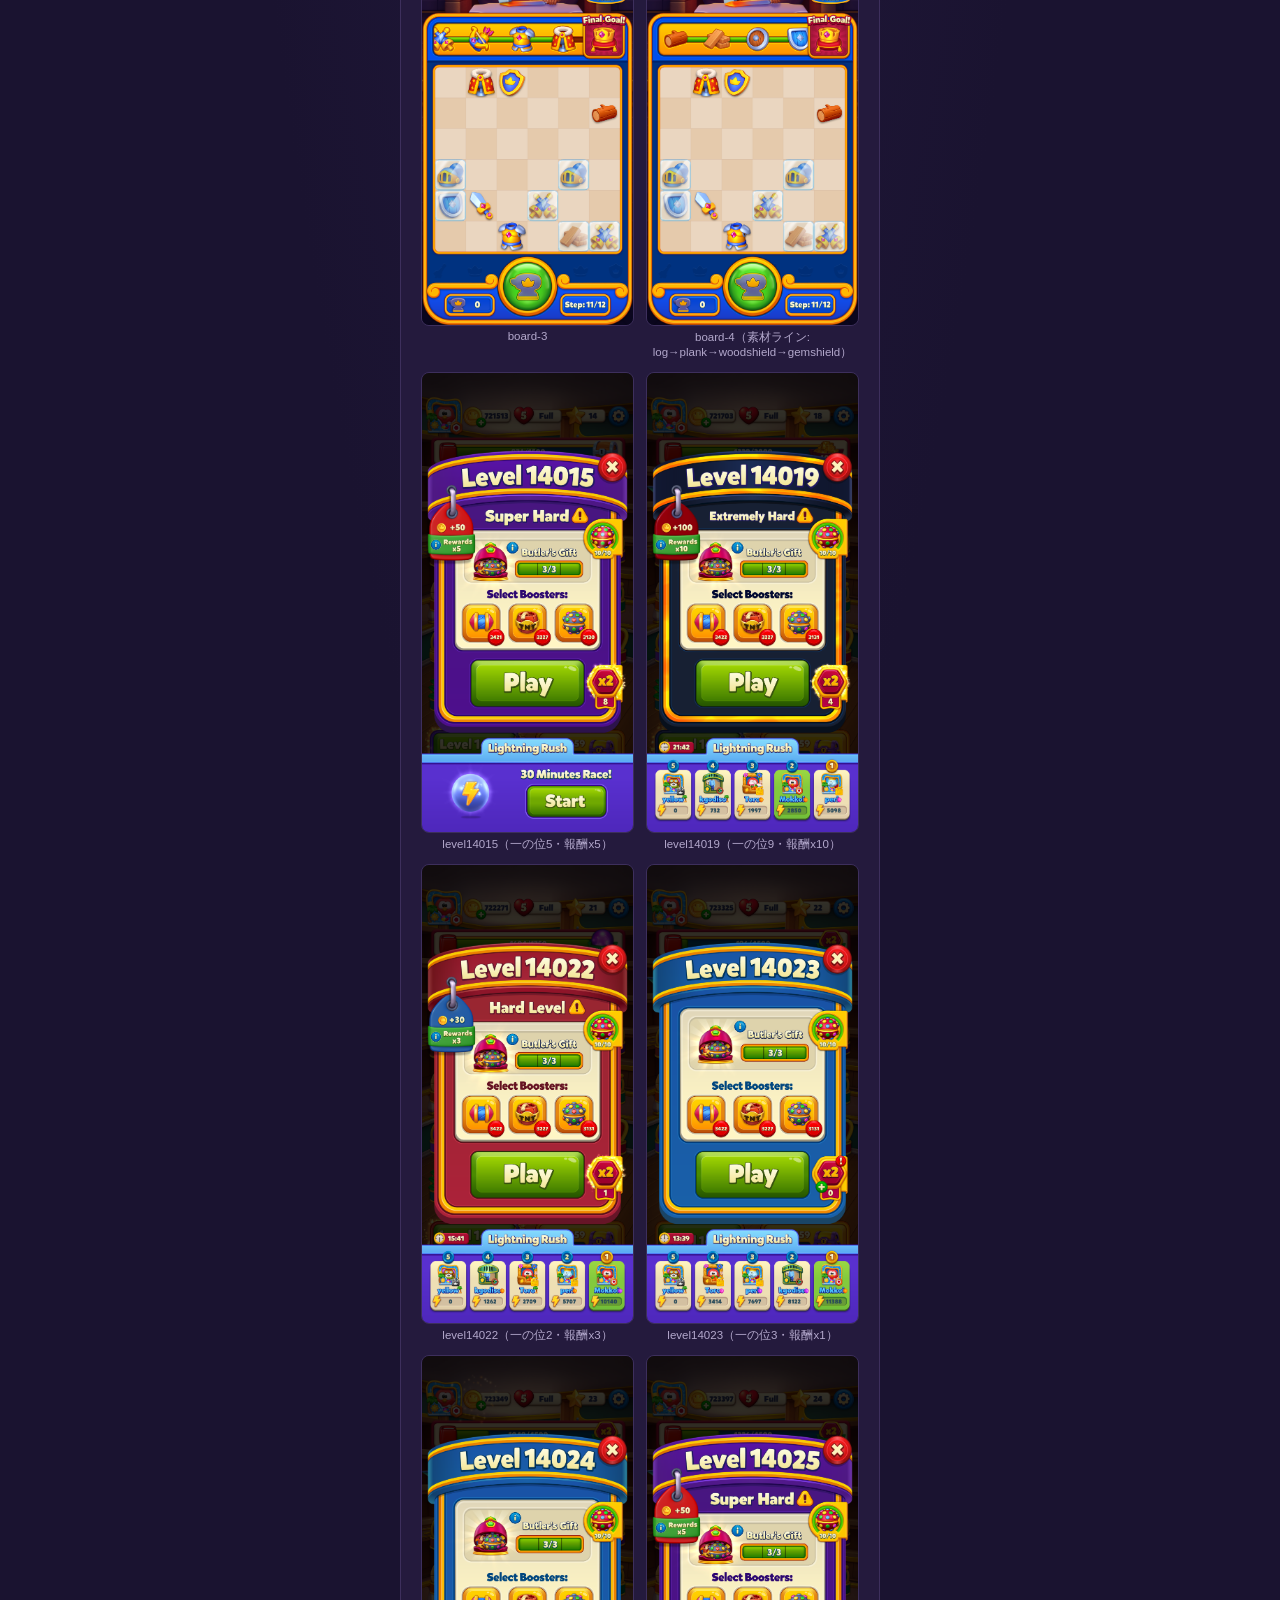
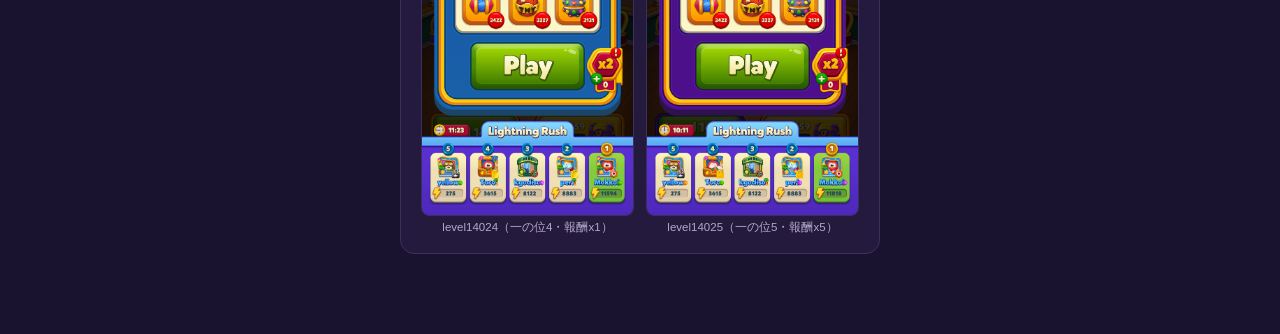
==== commit 913c93f9: "青ボタンを#0287cc→#027bc4のグラデにし、ツヤを右端だけに縮小。計算ボタンをゲーム内の緑＋金縁ボタンと同じ配色に変更" ====
--- a/reference.html
+++ b/reference.html
@@ -10,7 +10,7 @@
 <link rel="icon" type="image/png" href="./icons/favicon.png" />
 <link rel="apple-touch-icon" href="./icons/apple-touch-icon.png" />
 <meta name="apple-mobile-web-app-title" content="王冠カウントダウン" />
-<link rel="stylesheet" href="./style.css?v=5f120ea3" />
+<link rel="stylesheet" href="./style.css?v=81260521" />
 <link rel="stylesheet" href="./reference.css?v=353e5ffb" />
 </head>
 <body>
--- a/style.css
+++ b/style.css
@@ -313,6 +313,127 @@
   border: 2px solid #5c4128;
 }
 
+.board-actions {
+  display: flex;
+  justify-content: flex-end;
+}
+
+/* ゲーム内の「i」ボタン風（青のツヤありグラデ＋濃紺の縁＋落ち影）。
+   縁はborderではなく内側シャドウのリングで描いている。 */
+.btn-game-round,
+.btn-game-pill {
+  border: none;
+  background: linear-gradient(180deg, #0287cc 0%, #027bc4 100%);
+  box-shadow:
+    inset 0 0 0 2px #04345c,
+    inset 0 -7px 11px rgba(0, 40, 80, 0.45),
+    0 4px 9px rgba(0, 0, 0, 0.45);
+  display: inline-flex;
+  align-items: center;
+  justify-content: center;
+  position: relative;
+  cursor: pointer;
+  transition: transform 0.1s ease, box-shadow 0.1s ease;
+}
+
+.btn-game-round {
+  width: 44px;
+  height: 44px;
+  padding: 0;
+  border-radius: 50%;
+}
+
+.btn-game-pill {
+  min-height: 42px;
+  padding: 0 18px;
+  gap: 8px;
+  border-radius: 999px;
+  color: #f7ecb8;
+  font-weight: 700;
+  font-size: 0.86rem;
+  text-shadow: 0 1px 2px rgba(0, 32, 60, 0.7);
+}
+
+/* ツヤ（ハイライト）。ゲーム内ボタンの光沢を再現している */
+.btn-game-round::after {
+  content: "";
+  position: absolute;
+  top: 13%;
+  right: 15%;
+  width: 27%;
+  height: 21%;
+  border-radius: 50%;
+  background: rgba(255, 255, 255, 0.72);
+  transform: rotate(-32deg);
+  pointer-events: none;
+}
+
+/* 横長ボタンのツヤは右端だけに小さく置く（全体に広げるとぷるぷるして見えるため） */
+.btn-game-pill::after {
+  content: "";
+  position: absolute;
+  top: 18%;
+  right: 11px;
+  width: 17px;
+  height: 30%;
+  border-radius: 50%;
+  background: radial-gradient(closest-side, rgba(255, 255, 255, 0.62), rgba(255, 255, 255, 0));
+  transform: rotate(-32deg);
+  pointer-events: none;
+}
+
+.btn-game-round:hover,
+.btn-game-pill:hover {
+  box-shadow:
+    inset 0 0 0 2px #04345c,
+    inset 0 -7px 11px rgba(0, 40, 80, 0.32),
+    0 5px 12px rgba(0, 0, 0, 0.5);
+}
+
+.btn-game-round:active,
+.btn-game-pill:active {
+  transform: translateY(2px) scale(0.97);
+  box-shadow:
+    inset 0 0 0 2px #04345c,
+    inset 0 -3px 8px rgba(0, 40, 80, 0.5),
+    0 1px 4px rgba(0, 0, 0, 0.45);
+}
+
+.btn-game-round:focus-visible,
+.btn-game-pill:focus-visible {
+  outline: 2px solid var(--accent2);
+  outline-offset: 3px;
+}
+
+.btn-game-round:disabled,
+.btn-game-pill:disabled {
+  filter: grayscale(0.5) brightness(0.72);
+  cursor: not-allowed;
+  transform: none;
+}
+
+.btn-game-icon {
+  width: 22px;
+  height: 22px;
+  flex: none;
+  fill: #f7ecb8;
+  stroke: #06304f;
+  stroke-width: 1.5;
+  stroke-linejoin: round;
+  stroke-linecap: round;
+}
+
+.btn-game-round .btn-game-icon {
+  width: 23px;
+  height: 23px;
+}
+
+.btn-game-icon-line {
+  fill: none;
+  stroke: #06304f;
+  stroke-width: 1.4;
+}
+
 .board-cell {
   position: relative;
   aspect-ratio: 1 / 1;
@@ -450,29 +571,6 @@
   color: var(--accent2);
 }
 
-.btn-solid {
-  background: var(--info-blue);
-  border: 1px solid var(--info-blue);
-  color: #fff;
-  font-weight: 700;
-  border-radius: 8px;
-  padding: 6px 14px;
-  font-size: 0.82rem;
-  cursor: pointer;
-}
-
-.btn-solid:hover {
-  background: var(--info-blue-hover);
-  border-color: var(--info-blue-hover);
-}
-
-.btn-solid:disabled {
-  background: none;
-  border: 1px dashed var(--border);
-  color: var(--text-dim);
-  cursor: not-allowed;
-}
-
 .visually-hidden-file {
   position: absolute;
   width: 1px;
@@ -480,39 +578,6 @@
   overflow: hidden;
   opacity: 0;
   clip: rect(0 0 0 0);
-}
-
-.file-picker {
-  display: inline-flex;
-  align-items: center;
-  gap: 8px;
-  background: var(--info-blue);
-  border: 1px solid var(--info-blue);
-  color: #fff;
-  font-weight: 700;
-  border-radius: 8px;
-  padding: 6px 14px;
-  font-size: 0.82rem;
-  cursor: pointer;
-}
-
-.file-picker:hover {
-  background: var(--info-blue-hover);
-  border-color: var(--info-blue-hover);
-}
-
-/* 解析中はファイル選択もロックする（連打で二重解析させないため） */
-.file-picker.is-busy {
-  background: none;
-  border: 1px dashed var(--border);
-  color: var(--text-dim);
-  cursor: not-allowed;
-  pointer-events: none;
-}
-
-.file-picker.is-busy .file-picker-name {
-  color: var(--text-dim);
-  background: rgba(255, 255, 255, 0.06);
 }
 
 .spinner {
@@ -561,54 +626,70 @@
   to { background-position: -200% 0; }
 }
 
-.file-picker-name {
-  font-weight: 400;
-  color: #fff;
-  background: rgba(255, 255, 255, 0.18);
-  border-radius: 6px;
-  padding: 2px 8px;
-  max-width: 180px;
-  overflow: hidden;
-  text-overflow: ellipsis;
-  white-space: nowrap;
-}
-
 .ai-fill {
-  background: #17102a;
-  border: 1px solid var(--border);
-  border-radius: 10px;
-  padding: 8px 12px;
   margin-bottom: 14px;
 }
 
-.ai-fill summary {
-  cursor: pointer;
-  font-size: 0.85rem;
-  color: var(--accent2);
-}
-
-.ai-fill .row {
-  margin-top: 10px;
+.ai-fill .note {
+  margin-top: 8px;
 }
 
 .result-card {
   border-color: var(--accent);
 }
 
+/* ゲーム内の緑ボタン（金の縁取り＋緑のツヤ玉）と同じ配色。
+   縁を金のグラデにするため、透明borderに2枚重ねの背景を敷いている。 */
 .btn-calc {
   width: 100%;
-  background: linear-gradient(135deg, var(--accent), #e08a1a);
-  border: none;
-  color: #2a1a00;
+  position: relative;
+  border: 5px solid transparent;
+  border-radius: 16px;
+  padding: 12px;
+  background-image:
+    linear-gradient(180deg, #6de340 0%, #43be2a 48%, #1e8c1b 100%),
+    linear-gradient(180deg, #ffd500 0%, #ffae00 55%, #dc5d00 100%);
+  background-origin: border-box;
+  background-clip: padding-box, border-box;
+  box-shadow:
+    0 0 0 2px #c2551f,
+    0 5px 10px rgba(0, 0, 0, 0.45);
+  color: #fff;
   font-weight: 700;
   font-size: 1rem;
-  padding: 12px;
-  border-radius: 10px;
+  text-shadow: 0 2px 3px rgba(0, 60, 10, 0.8);
   cursor: pointer;
+  transition: transform 0.1s ease, box-shadow 0.1s ease;
+}
+
+/* ツヤは丸ボタン・ピルボタンと同じく右端だけ */
+.btn-calc::after {
+  content: "";
+  position: absolute;
+  top: 16%;
+  right: 14px;
+  width: 20px;
+  height: 34%;
+  border-radius: 50%;
+  background: radial-gradient(closest-side, rgba(255, 255, 255, 0.55), rgba(255, 255, 255, 0));
+  transform: rotate(-32deg);
+  pointer-events: none;
 }
 
 .btn-calc:hover {
-  filter: brightness(1.05);
+  filter: brightness(1.06);
+}
+
+.btn-calc:active {
+  transform: translateY(2px) scale(0.99);
+  box-shadow:
+    0 0 0 2px #c2551f,
+    0 1px 4px rgba(0, 0, 0, 0.45);
+}
+
+.btn-calc:focus-visible {
+  outline: 2px solid var(--accent2);
+  outline-offset: 3px;
 }
 
 #result {
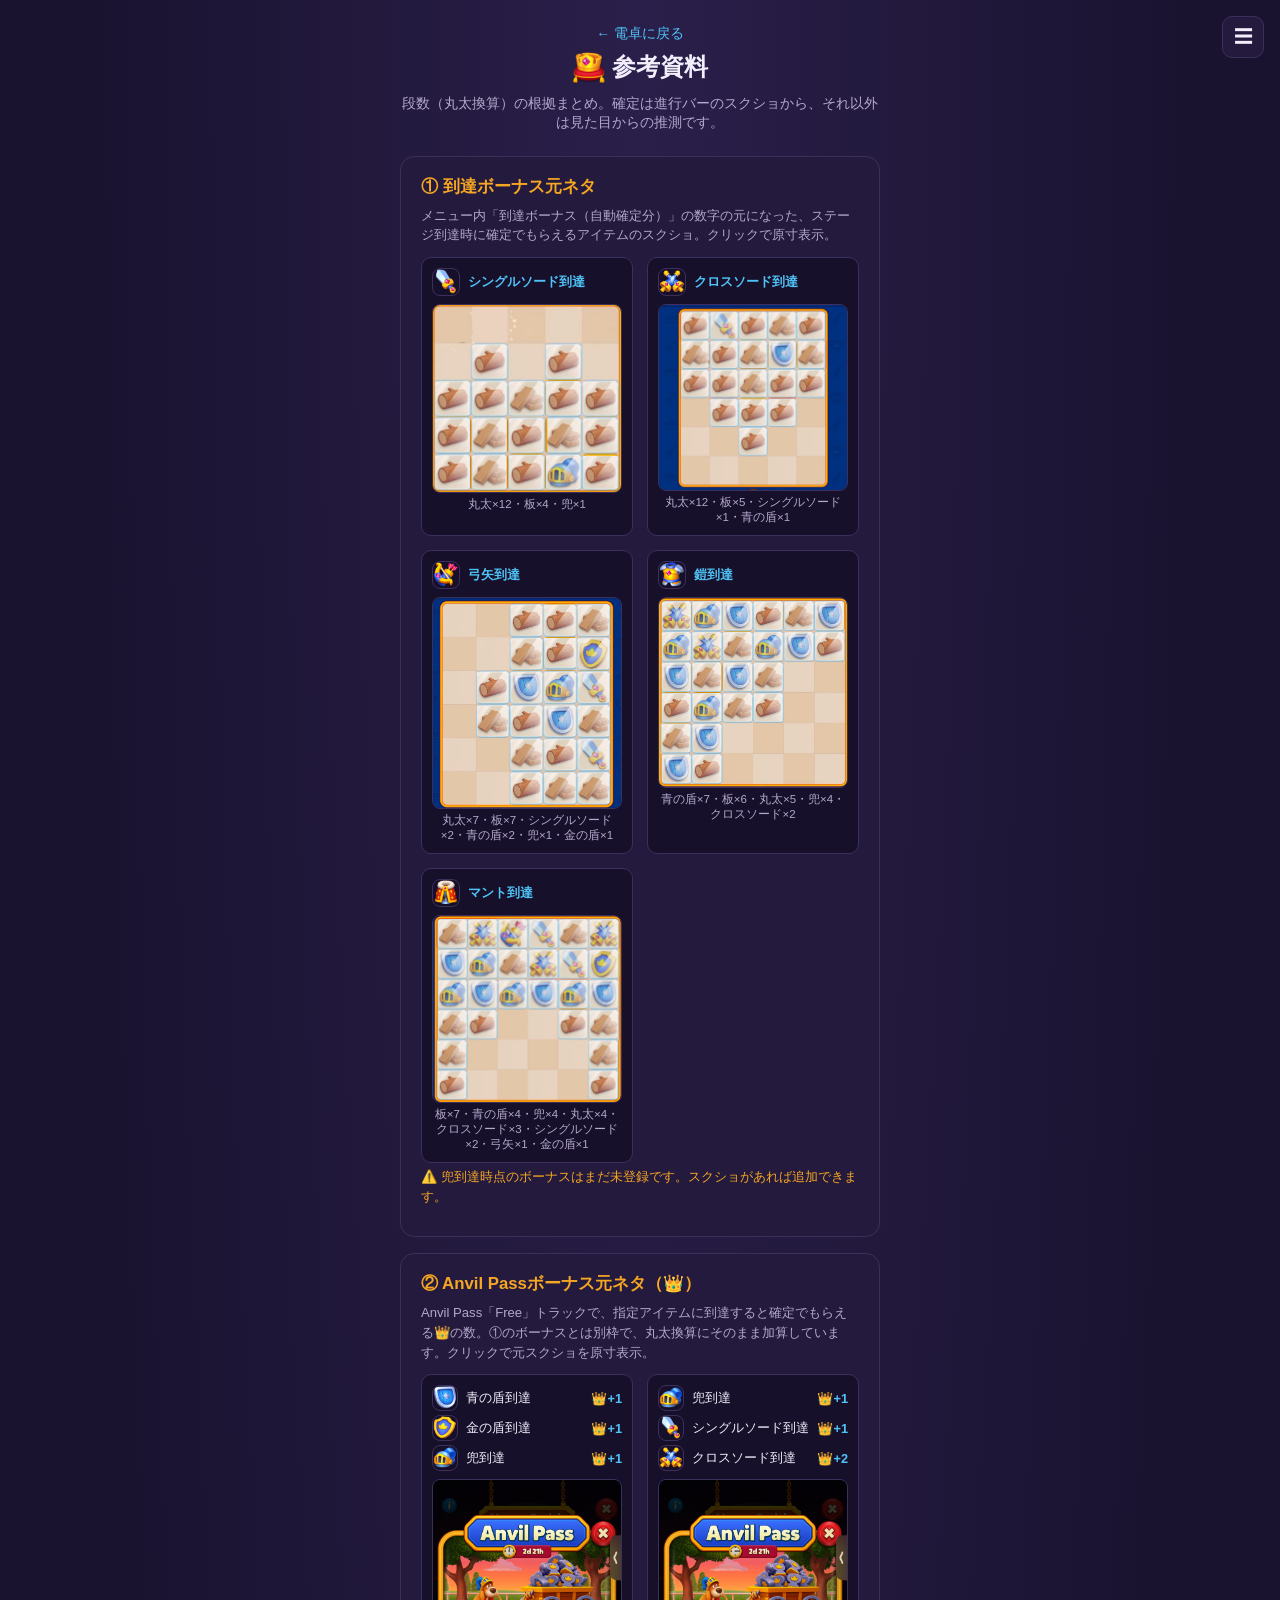
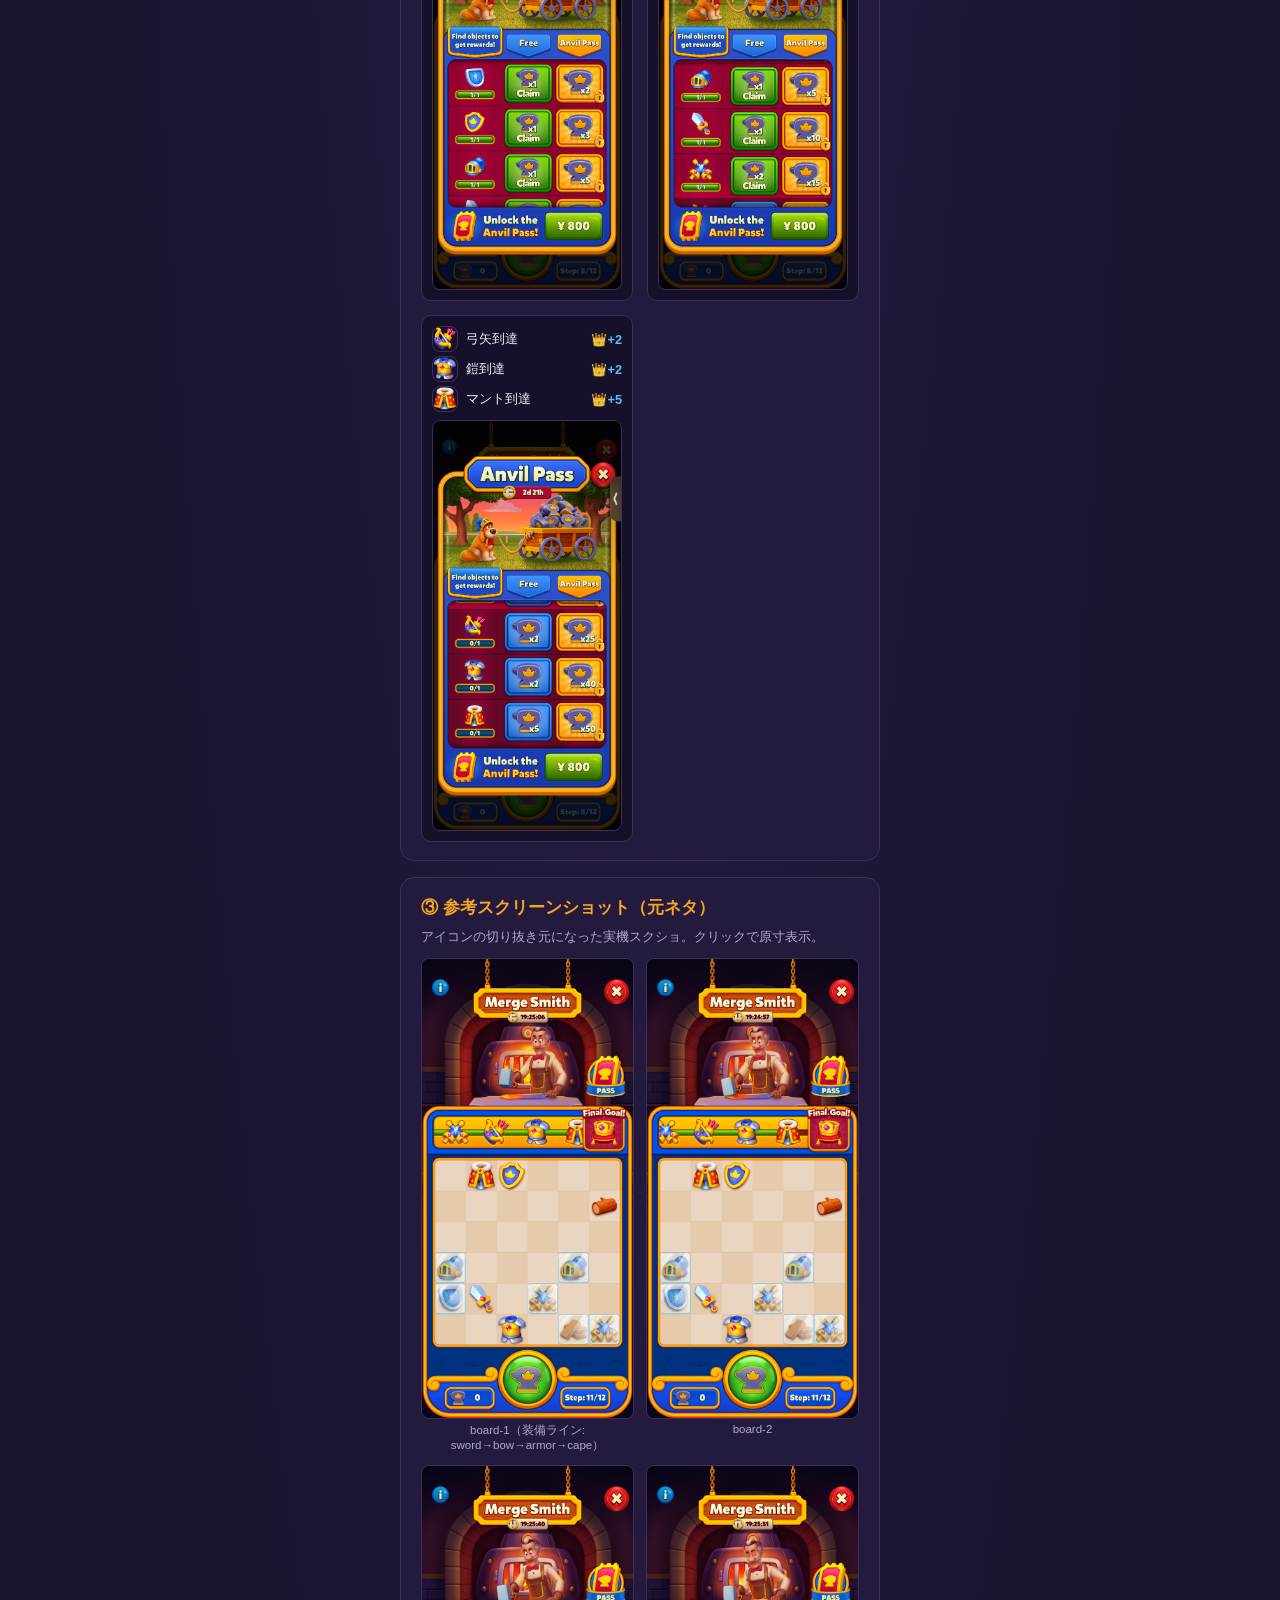
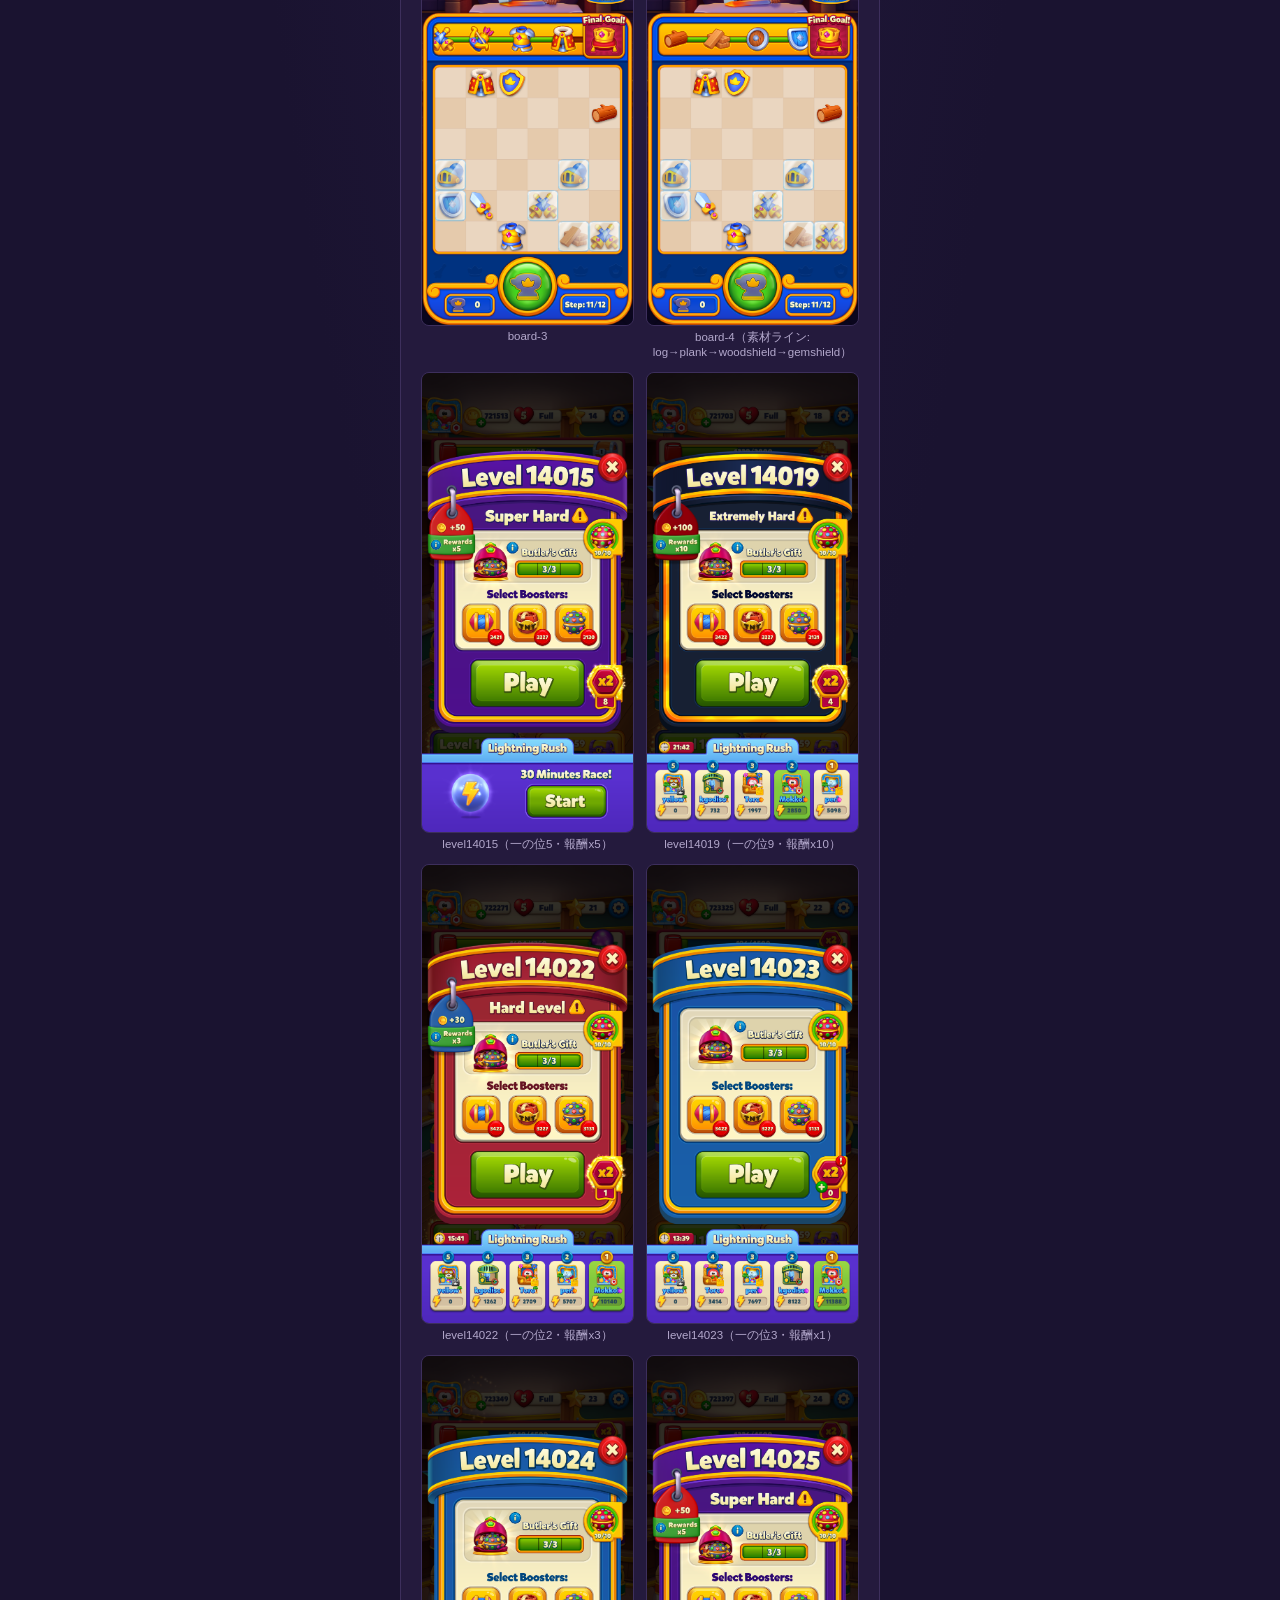
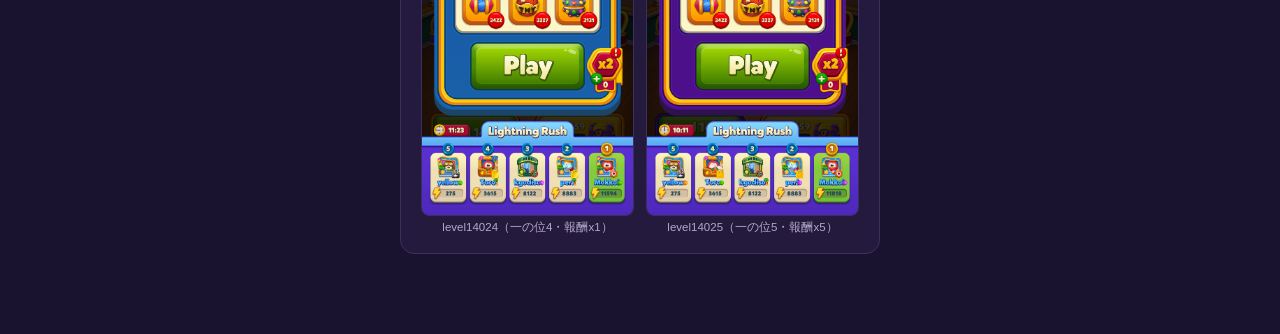
==== commit 8995273a: "ゴミ箱・カメラのアイコンをSVGから絵文字(🗑️/📷)に変更" ====
--- a/reference.html
+++ b/reference.html
@@ -10,7 +10,7 @@
 <link rel="icon" type="image/png" href="./icons/favicon.png" />
 <link rel="apple-touch-icon" href="./icons/apple-touch-icon.png" />
 <meta name="apple-mobile-web-app-title" content="王冠カウントダウン" />
-<link rel="stylesheet" href="./style.css?v=81260521" />
+<link rel="stylesheet" href="./style.css?v=cdc1628d" />
 <link rel="stylesheet" href="./reference.css?v=353e5ffb" />
 </head>
 <body>
--- a/style.css
+++ b/style.css
@@ -354,34 +354,6 @@
   text-shadow: 0 1px 2px rgba(0, 32, 60, 0.7);
 }
 
-/* ツヤ（ハイライト）。ゲーム内ボタンの光沢を再現している */
-.btn-game-round::after {
-  content: "";
-  position: absolute;
-  top: 13%;
-  right: 15%;
-  width: 27%;
-  height: 21%;
-  border-radius: 50%;
-  background: rgba(255, 255, 255, 0.72);
-  transform: rotate(-32deg);
-  pointer-events: none;
-}
-
-/* 横長ボタンのツヤは右端だけに小さく置く（全体に広げるとぷるぷるして見えるため） */
-.btn-game-pill::after {
-  content: "";
-  position: absolute;
-  top: 18%;
-  right: 11px;
-  width: 17px;
-  height: 30%;
-  border-radius: 50%;
-  background: radial-gradient(closest-side, rgba(255, 255, 255, 0.62), rgba(255, 255, 255, 0));
-  transform: rotate(-32deg);
-  pointer-events: none;
-}
-
 .btn-game-round:hover,
 .btn-game-pill:hover {
   box-shadow:
@@ -412,26 +384,15 @@
   transform: none;
 }
 
-.btn-game-icon {
-  width: 22px;
-  height: 22px;
+.btn-game-emoji {
   flex: none;
-  fill: #f7ecb8;
-  stroke: #06304f;
-  stroke-width: 1.5;
-  stroke-linejoin: round;
-  stroke-linecap: round;
-}
-
-.btn-game-round .btn-game-icon {
-  width: 23px;
-  height: 23px;
-}
-
-.btn-game-icon-line {
-  fill: none;
-  stroke: #06304f;
-  stroke-width: 1.4;
+  font-size: 18px;
+  line-height: 1;
+  text-shadow: 0 1px 2px rgba(0, 32, 60, 0.6);
+}
+
+.btn-game-round .btn-game-emoji {
+  font-size: 20px;
 }
 
 .board-cell {
@@ -638,22 +599,15 @@
   border-color: var(--accent);
 }
 
-/* ゲーム内の緑ボタン（金の縁取り＋緑のツヤ玉）と同じ配色。
-   縁を金のグラデにするため、透明borderに2枚重ねの背景を敷いている。 */
+/* ゲーム内の「Play」ボタンと同じ配色（緑の縁＋緑のグラデ、ツヤなし） */
 .btn-calc {
   width: 100%;
   position: relative;
-  border: 5px solid transparent;
+  border: 4px solid #4a8b00;
   border-radius: 16px;
   padding: 12px;
-  background-image:
-    linear-gradient(180deg, #6de340 0%, #43be2a 48%, #1e8c1b 100%),
-    linear-gradient(180deg, #ffd500 0%, #ffae00 55%, #dc5d00 100%);
-  background-origin: border-box;
-  background-clip: padding-box, border-box;
-  box-shadow:
-    0 0 0 2px #c2551f,
-    0 5px 10px rgba(0, 0, 0, 0.45);
+  background-image: linear-gradient(180deg, #b2db55 0%, #9ed302 10%, #7eb501 55%, #4a8b00 100%);
+  box-shadow: 0 5px 10px rgba(0, 0, 0, 0.45);
   color: #fff;
   font-weight: 700;
   font-size: 1rem;
@@ -662,29 +616,13 @@
   transition: transform 0.1s ease, box-shadow 0.1s ease;
 }
 
-/* ツヤは丸ボタン・ピルボタンと同じく右端だけ */
-.btn-calc::after {
-  content: "";
-  position: absolute;
-  top: 16%;
-  right: 14px;
-  width: 20px;
-  height: 34%;
-  border-radius: 50%;
-  background: radial-gradient(closest-side, rgba(255, 255, 255, 0.55), rgba(255, 255, 255, 0));
-  transform: rotate(-32deg);
-  pointer-events: none;
-}
-
 .btn-calc:hover {
   filter: brightness(1.06);
 }
 
 .btn-calc:active {
   transform: translateY(2px) scale(0.99);
-  box-shadow:
-    0 0 0 2px #c2551f,
-    0 1px 4px rgba(0, 0, 0, 0.45);
+  box-shadow: 0 1px 4px rgba(0, 0, 0, 0.45);
 }
 
 .btn-calc:focus-visible {
